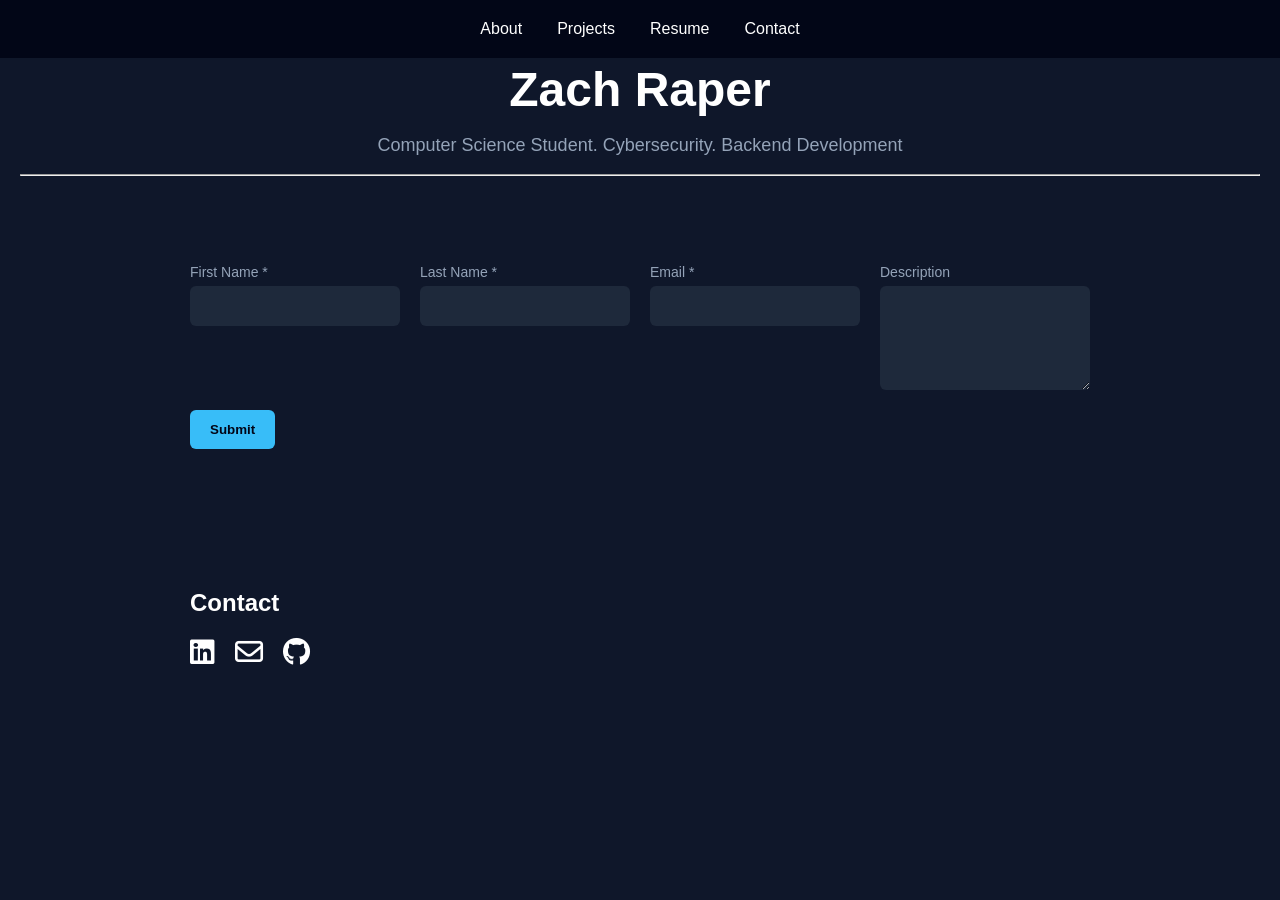
==== contact.html @ a9738402 "bug fix/add icons to contact page" ====
<!DOCTYPE html>
<html lang="en">

    <head>
        <meta charset="UTF-8">
        <meta name="viewport" content="width=device-width, initial-scale=1.0">
        <title>Contact Me</title>

        <link rel="stylesheet" href="style.css">
        <link rel="stylesheet" href="https://cdnjs.cloudflare.com/ajax/libs/font-awesome/6.5.1/css/all.min.css">
    </head>
    <body>

        <nav>
            <ul>
                <li><a href="#about">About</a></li>
                <li><a href="https://raperzac05-crypto.github.io/portfolio/projects.html">Projects</a></li>
                <li><a href="#experience">Resume</a></li>
                <li><a href="https://raperzac05-crypto.github.io/portfolio/contact.html">Contact</a></li>
            </ul>
        </nav>

        <header class="hero fade-in">
            <h1>Zach Raper</h1>
            <p>Computer Science Student. Cybersecurity. Backend Development</p>
            <hr>
        </header>
        
        <form action="https://formspree.io/f/meenjqej" method="POST">
            <section id="Contact" class="fade-in">
                <div class="form-row">
                    <div class="form-group">
                        <label>First Name *</label>
                        <input type="text" name="first_name" required>
                    </div>

                    <div class="form-group">
                        <label>Last Name *</label>
                        <input type="text" name="last_name" required>
                    </div>

                    <div class="form-group">
                        <label>Email *</label>
                        <input type="email" name="email" required>
                    </div>

                    <div class="form-group">
                        <label>Description</label>
                        <textarea name="description" rows="5" required></textarea>
                    </div>
                </div>
            <button type="submit">Submit</button>
        </section>
        </form>

        <section class="fade-in" id="contact">
        <h2>Contact</h2>

        <div class="contact-icons">
            <a href="https://www.linkedin.com/in/zachary-raper-7a3034391/" target="_blank">
                <i class="fa-brands fa-linkedin"></i>
            </a>

            <a href="mailto:raperzac05@gmail.com">
                <i class="fa-regular fa-envelope"></i>
            </a>

            <a href="https://github.com/raperzac05-crypto" target="_blank">
                <i class="fa-brands fa-github"></i>
            </a>
        </div>
    </section>
    <script src="script.js"></script>
    </body>
</html>
---- style.css ----
html {
    scroll-behavior: smooth;
}

body {
    font-family: Arial, sans-serif;
    margin: 0;
    background: #0f172a;
    color: white;
    padding-top: 10px;
}

nav {
    position: fixed;   
    top: 0;
    left: 0;
    width: 100%;
    background: #020617;
    text-align: center;
    padding: 20px 0;
    z-index: 1000;
}

nav h1 {
    margin: 0 0 15px 0;
    font-size: 36px;
}

nav ul {
    list-style: none;
    display: flex;
    justify-content: center;
    gap: 35px;
    margin: 0;
    padding: 0;
}

nav a {
    color: white;
    text-decoration: none;
}

nav a:hover {
    color: #38bdf8;
}

section {
    padding: 60px 20px;
    max-width: 900px;
    margin: auto;
}

.hero {
    text-align: center;
    padding: 20px 20px;
}

.hero h1 {
    font-size: 48px;
    margin-bottom: 10px;
}

.hero p {
    font-size: 18px;
    color: #94a3b8;
}

.fade-in {
    opacity: 0;
    transform: translateY(30px);
    transition: opacity 0.8s ease, transform 0.8s ease;
}

.fade-in.show {
    opacity: 1;
    transform: translateY(0);
}

.project-card {
    background: #1e293b;
    padding: 25px;
    margin-top: 20px;
    border-radius: 12px;
}

.project-card h3 {
    margin-top: 0;
}

.project-card a {
    color: #38bdf8;
    text-decoration: none;
    font-weight: bold;
}

.contact-form {
    max-width: 700px;
    margin: 30px auto;
}

.form-row {
    display: flex;
    gap: 20px;
}

.form-group {
    display: flex;
    flex-direction: column;
    width: 100%;
    margin-bottom: 20px;
}

.form-group label {
    margin-bottom: 6px;
    font-size: 14px;
    color: #94a3b8;
}

.form-group input,
.form-group textarea {
    background: #1e293b;
    border: none;
    padding: 12px;
    border-radius: 6px;
    color: white;
    font-size: 14px;
}

.form-group input:focus,
.form-group textarea:focus {
    outline: 2px solid #38bdf8;
}

button {
    background: #38bdf8;
    color: #020617;
    border: none;
    padding: 12px 20px;
    border-radius: 6px;
    font-weight: bold;
    cursor: pointer;
}

button:hover {
    background: #0ea5e9;
}

.contact-icons {
    display: flex;
    gap: 20px;
    margin-top: 15px;
}

.contact-icons a {
    color: #ffffff;
    font-size: 28px;
    text-decoration: none;
}

.contact-icons a:hover {
    color: #38bdf8
}
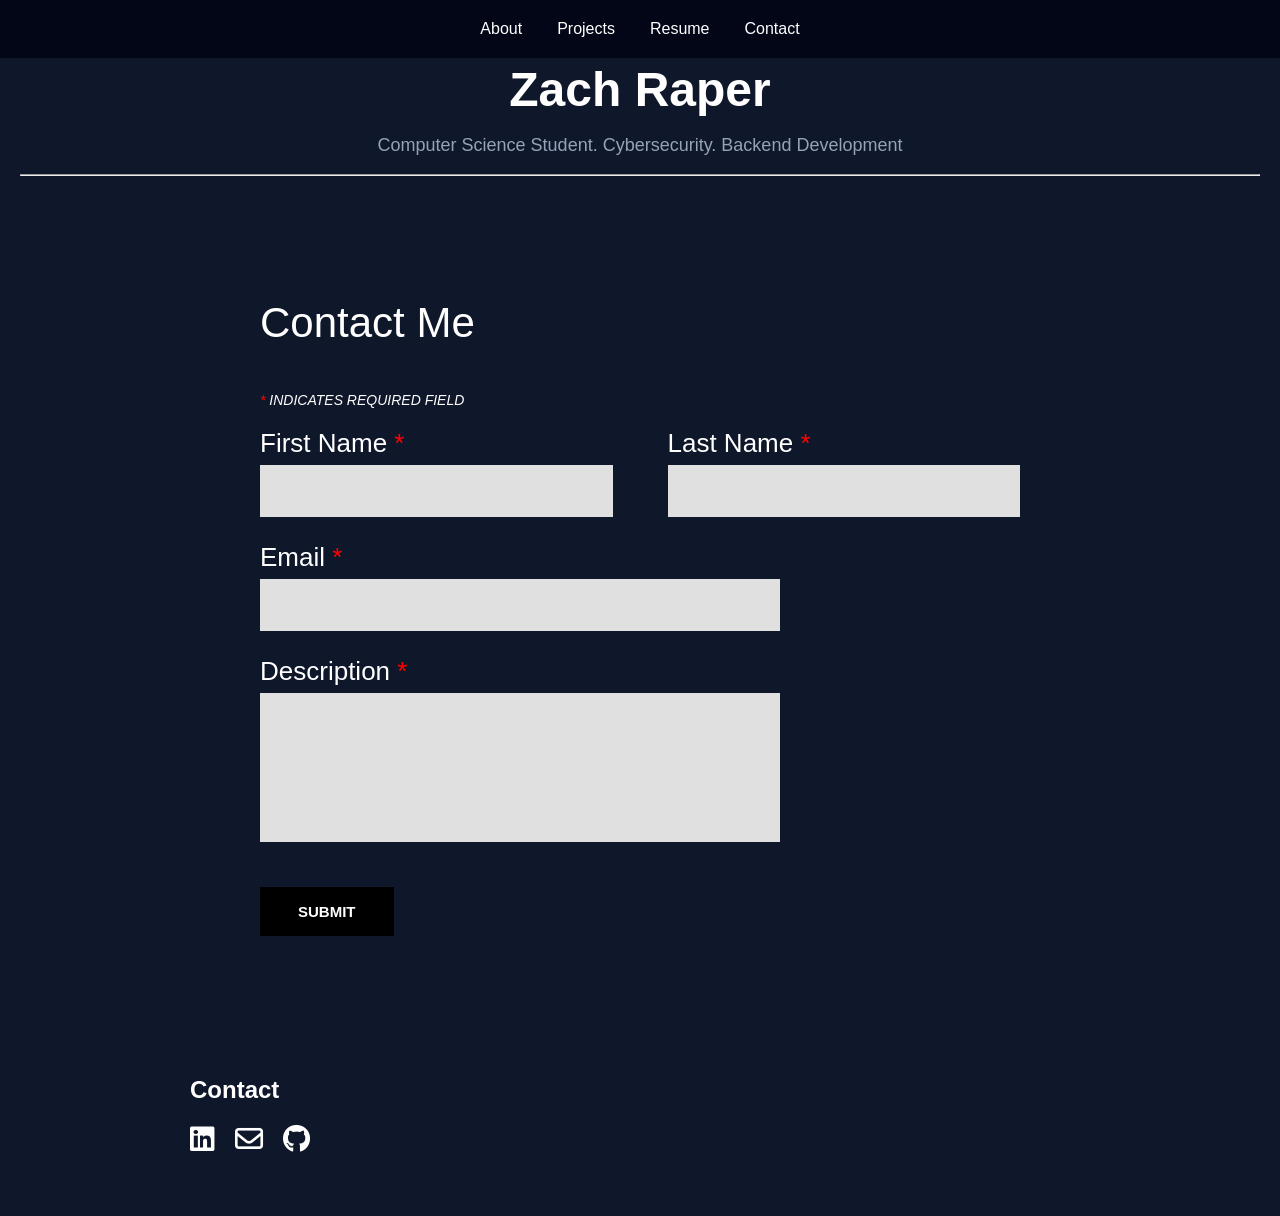
==== commit 633e6910: "update to contact page" ====
--- a/contact.html
+++ b/contact.html
@@ -26,30 +26,38 @@
             <hr>
         </header>
         
-        <form action="https://formspree.io/f/meenjqej" method="POST">
-            <section id="Contact" class="fade-in">
-                <div class="form-row">
-                    <div class="form-group">
-                        <label>First Name *</label>
-                        <input type="text" name="first_name" required>
-                    </div>
+    <section id="contact" class="fade-in contact-section">
+        <h2>Contact Me</h2>
 
-                    <div class="form-group">
-                        <label>Last Name *</label>
-                        <input type="text" name="last_name" required>
-                    </div>
+        <p class="required-note"><span>*</span> INDICATES REQUIRED FIELD</p>
 
-                    <div class="form-group">
-                        <label>Email *</label>
-                        <input type="email" name="email" required>
-                    </div>
+        <form class="contact-form" action="https://formspree.io/f/meenjqej" method="POST">
 
-                    <div class="form-group">
-                        <label>Description</label>
-                        <textarea name="description" rows="5" required></textarea>
-                    </div>
-                </div>
-            <button type="submit">Submit</button>
+        <div class="form-row">
+            <div class="form-group">
+                <label>First Name <span>*</span></label>
+                <input type="text" name="first_name" required>
+            </div>
+
+            <div class="form-group">
+                <label>Last Name <span>*</span></label>
+                <input type="text" name="last_name" required>
+            </div>
+        </div>
+
+        <div class="form-group full-width">
+            <label>Email <span>*</span></label>
+            <input type="email" name="email" required>
+        </div>
+
+        <div class="form-group full-width">
+            <label>Description <span>*</span></label>
+            <textarea name="description" required></textarea>
+        </div>
+
+        <button type="submit">SUBMIT</button>
+    </form>
+</section>
         </section>
         </form>
 
--- a/style.css
+++ b/style.css
@@ -93,56 +93,83 @@
     font-weight: bold;
 }
 
+.contact-section {
+    max-width: 760px;
+    margin: auto;
+}
+
+.contact-section h2 {
+    font-size: 42px;
+    font-weight: normal;
+    margin-bottom: 45px;
+}
+
+.required-note {
+    font-style: italic;
+    font-size: 14px;
+    margin-bottom: 20px;
+}
+
+.required-note span,
+.form-group span {
+    color: red;
+}
+
 .contact-form {
-    max-width: 700px;
-    margin: 30px auto;
+    width: 100%;
 }
 
 .form-row {
     display: flex;
-    gap: 20px;
+    gap: 55px;
 }
 
 .form-group {
     display: flex;
     flex-direction: column;
-    width: 100%;
-    margin-bottom: 20px;
+    margin-bottom: 25px;
+    flex: 1;
 }
 
 .form-group label {
+    font-size: 26px;
     margin-bottom: 6px;
-    font-size: 14px;
-    color: #94a3b8;
 }
 
 .form-group input,
 .form-group textarea {
-    background: #1e293b;
+    background: #e0e0e0;
     border: none;
     padding: 12px;
-    border-radius: 6px;
-    color: white;
-    font-size: 14px;
+    font-size: 18px;
 }
 
-.form-group input:focus,
-.form-group textarea:focus {
-    outline: 2px solid #38bdf8;
+.form-group input {
+    height: 28px;
 }
 
-button {
-    background: #38bdf8;
-    color: #020617;
+.form-group textarea {
+    height: 125px;
+    resize: none;
+}
+
+.full-width {
+    max-width: 520px;
+}
+
+.contact-form button {
+    margin-top: 20px;
+    background: black;
+    color: white;
     border: none;
-    padding: 12px 20px;
-    border-radius: 6px;
+    padding: 16px 38px;
     font-weight: bold;
+    font-size: 15px;
     cursor: pointer;
 }
 
-button:hover {
-    background: #0ea5e9;
+.contact-form button:hover {
+    background: #333;
 }
 
 .contact-icons {
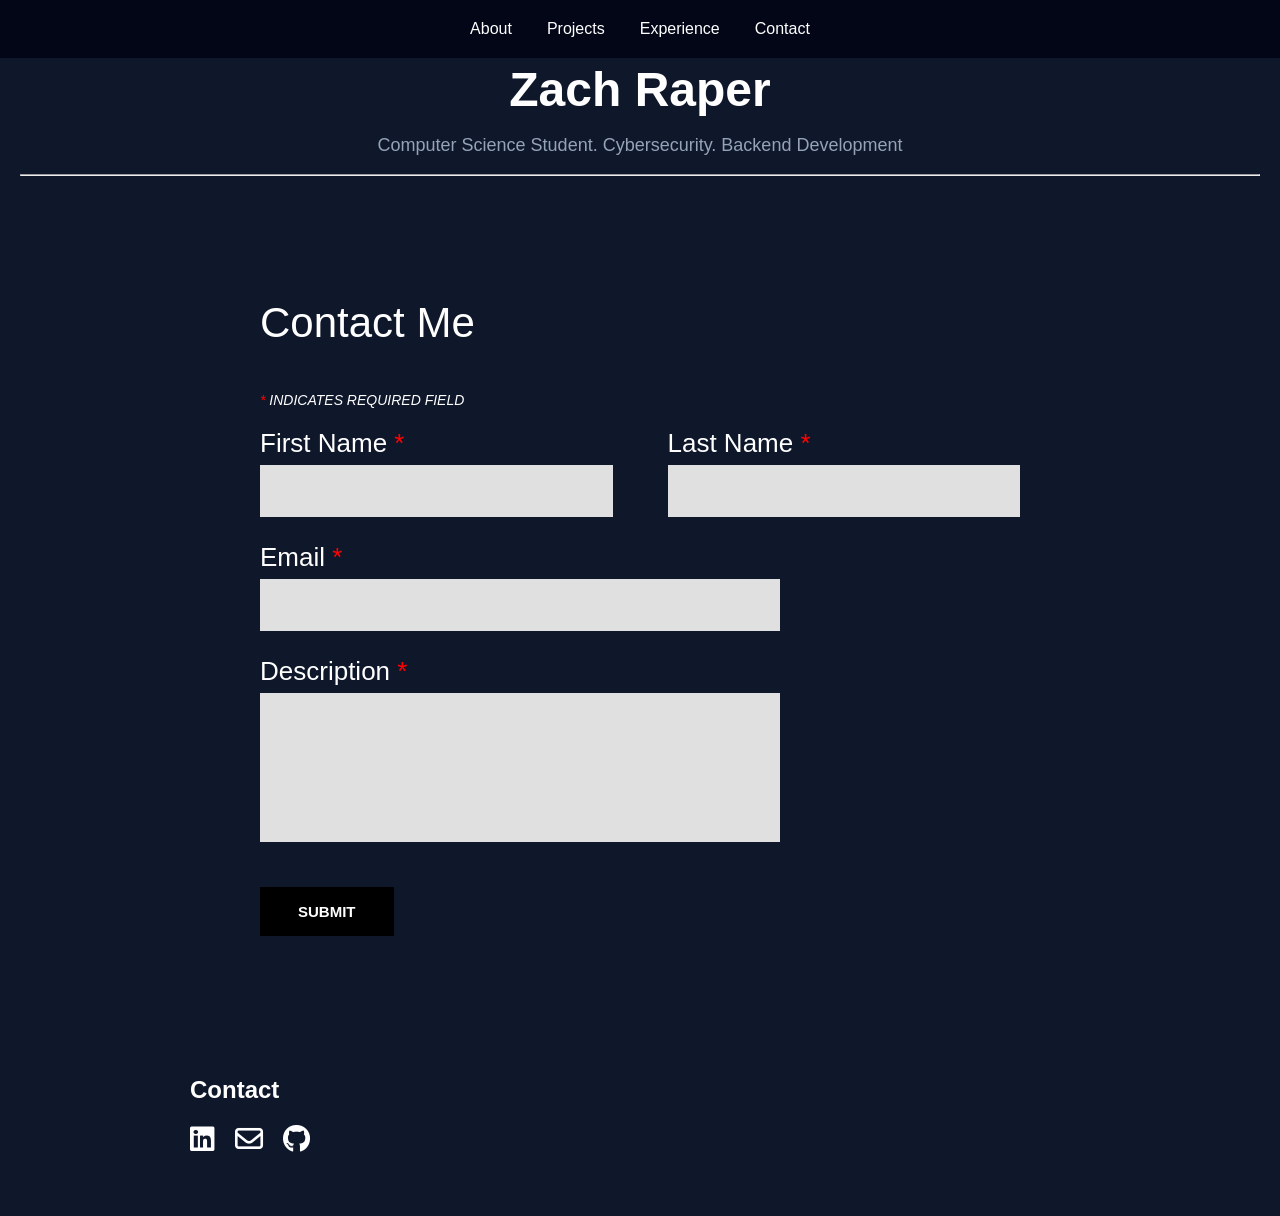
==== commit b5c341ea: "added about link" ====
--- a/contact.html
+++ b/contact.html
@@ -13,9 +13,9 @@
 
         <nav>
             <ul>
-                <li><a href="#about">About</a></li>
+                <li><a href="https://raperzac05-crypto.github.io/portfolio/">About</a></li>
                 <li><a href="https://raperzac05-crypto.github.io/portfolio/projects.html">Projects</a></li>
-                <li><a href="#experience">Resume</a></li>
+                <li><a href="#experience">Experience</a></li>
                 <li><a href="https://raperzac05-crypto.github.io/portfolio/contact.html">Contact</a></li>
             </ul>
         </nav>
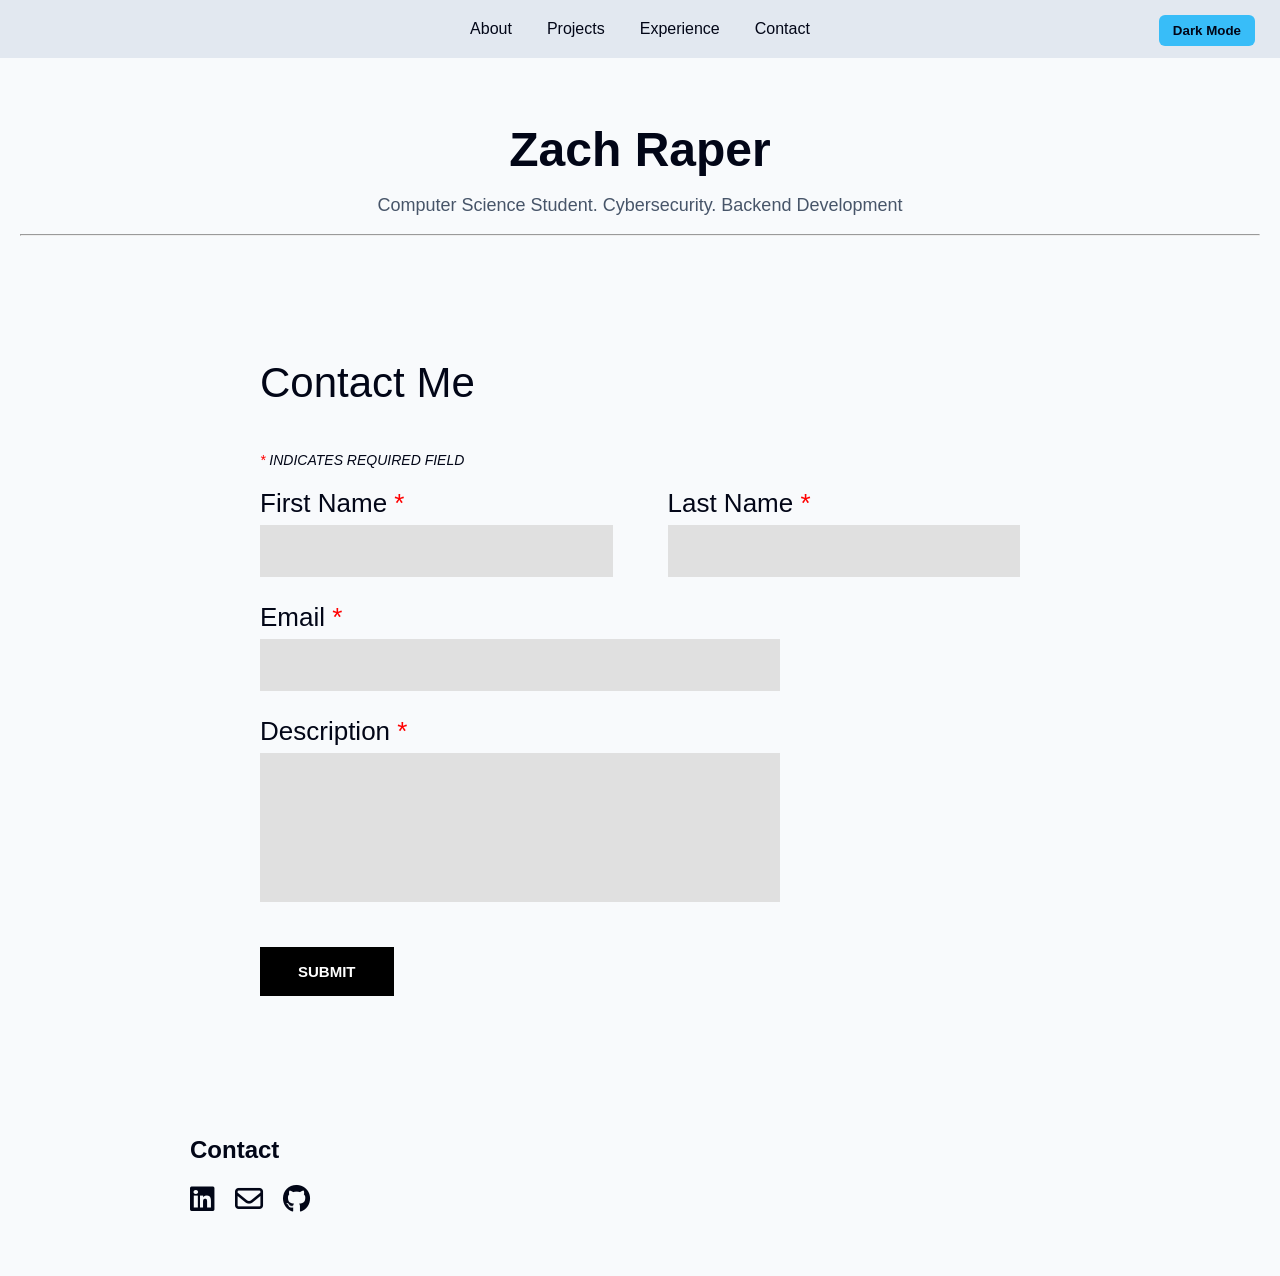
==== commit 9895edb7: "added lightmode toggle to all pages, as well as pulling from the browsers preference" ====
--- a/contact.html
+++ b/contact.html
@@ -15,9 +15,11 @@
             <ul>
                 <li><a href="https://raperzac05-crypto.github.io/portfolio/">About</a></li>
                 <li><a href="https://raperzac05-crypto.github.io/portfolio/projects.html">Projects</a></li>
-                <li><a href="#experience">Experience</a></li>
+                <li><a href="https://raperzac05-crypto.github.io/portfolio/experience.html">Experience</a></li>
                 <li><a href="https://raperzac05-crypto.github.io/portfolio/contact.html">Contact</a></li>
             </ul>
+
+            <button id="theme-toggle" class="theme-toggle">Light Mode</button>
         </nav>
 
         <header class="hero fade-in">
--- a/style.css
+++ b/style.css
@@ -1,3 +1,4 @@
+/* ===== GLOBAL ===== */
 html {
     scroll-behavior: smooth;
 }
@@ -5,13 +6,14 @@
 body {
     font-family: Arial, sans-serif;
     margin: 0;
+    padding-top: 70px;
     background: #0f172a;
     color: white;
-    padding-top: 10px;
-}
-
+}
+
+/* ===== NAVBAR ===== */
 nav {
-    position: fixed;   
+    position: fixed;
     top: 0;
     left: 0;
     width: 100%;
@@ -21,11 +23,6 @@
     z-index: 1000;
 }
 
-nav h1 {
-    margin: 0 0 15px 0;
-    font-size: 36px;
-}
-
 nav ul {
     list-style: none;
     display: flex;
@@ -44,15 +41,24 @@
     color: #38bdf8;
 }
 
-section {
-    padding: 60px 20px;
-    max-width: 900px;
-    margin: auto;
-}
-
+/* ===== THEME TOGGLE ===== */
+.theme-toggle {
+    position: absolute;
+    right: 25px;
+    top: 15px;
+    background: #38bdf8;
+    color: #020617;
+    border: none;
+    padding: 8px 14px;
+    border-radius: 6px;
+    font-weight: bold;
+    cursor: pointer;
+}
+
+/* ===== HERO ===== */
 .hero {
     text-align: center;
-    padding: 20px 20px;
+    padding: 20px;
 }
 
 .hero h1 {
@@ -65,6 +71,14 @@
     color: #94a3b8;
 }
 
+/* ===== SECTIONS ===== */
+section {
+    max-width: 900px;
+    margin: auto;
+    padding: 60px 20px;
+}
+
+/* ===== FADE ANIMATION ===== */
 .fade-in {
     opacity: 0;
     transform: translateY(30px);
@@ -76,15 +90,19 @@
     transform: translateY(0);
 }
 
-.project-card {
+/* ===== PROJECTS ===== */
+.project-card,
+.experience-card {
     background: #1e293b;
-    padding: 25px;
-    margin-top: 20px;
+    padding: 28px;
+    margin-top: 25px;
     border-radius: 12px;
 }
 
-.project-card h3 {
+.project-card h3,
+.experience-card h3 {
     margin-top: 0;
+    font-size: 24px;
 }
 
 .project-card a {
@@ -93,6 +111,60 @@
     font-weight: bold;
 }
 
+/* ===== EXPERIENCE ===== */
+.experience-header {
+    display: flex;
+    justify-content: space-between;
+    gap: 20px;
+    align-items: flex-start;
+}
+
+.role,
+.date {
+    color: #94a3b8;
+}
+
+.role {
+    margin: 6px 0;
+}
+
+.date {
+    white-space: nowrap;
+}
+
+.location {
+    margin-top: 5px;
+    color: #cbd5e1;
+}
+
+.experience-card ul {
+    margin-top: 18px;
+    padding-left: 22px;
+}
+
+.experience-card li {
+    margin-bottom: 10px;
+    line-height: 1.5;
+}
+
+/* ===== CONTACT ICONS ===== */
+.contact-icons {
+    display: flex;
+    gap: 20px;
+    margin-top: 15px;
+}
+
+.contact-icons a {
+    color: white;
+    font-size: 28px;
+    transition: color 0.3s ease;
+}
+
+.contact-icons a:hover {
+    color: #38bdf8;
+}
+
+/* ===== CONTACT FORM ===== */
 .contact-section {
     max-width: 760px;
     margin: auto;
@@ -127,8 +199,8 @@
 .form-group {
     display: flex;
     flex-direction: column;
+    flex: 1;
     margin-bottom: 25px;
-    flex: 1;
 }
 
 .form-group label {
@@ -163,8 +235,8 @@
     color: white;
     border: none;
     padding: 16px 38px;
+    font-size: 15px;
     font-weight: bold;
-    font-size: 15px;
     cursor: pointer;
 }
 
@@ -172,18 +244,36 @@
     background: #333;
 }
 
-.contact-icons {
-    display: flex;
-    gap: 20px;
-    margin-top: 15px;
-}
-
-.contact-icons a {
-    color: #ffffff;
-    font-size: 28px;
-    text-decoration: none;
-}
-
-.contact-icons a:hover {
-    color: #38bdf8
+/* ===== LIGHT MODE ===== */
+body.light-mode {
+    background: #f8fafc;
+    color: #020617;
+}
+
+body.light-mode nav {
+    background: #e2e8f0;
+}
+
+body.light-mode nav a,
+body.light-mode .contact-icons a {
+    color: #020617;
+}
+
+body.light-mode .project-card,
+body.light-mode .experience-card {
+    background: #e2e8f0;
+}
+
+body.light-mode .hero p,
+body.light-mode .role,
+body.light-mode .date {
+    color: #475569;
+}
+
+body.light-mode .location {
+    color: #334155;
+}
+
+body.light-mode .contact-icons a:hover {
+    color: #38bdf8;
 }
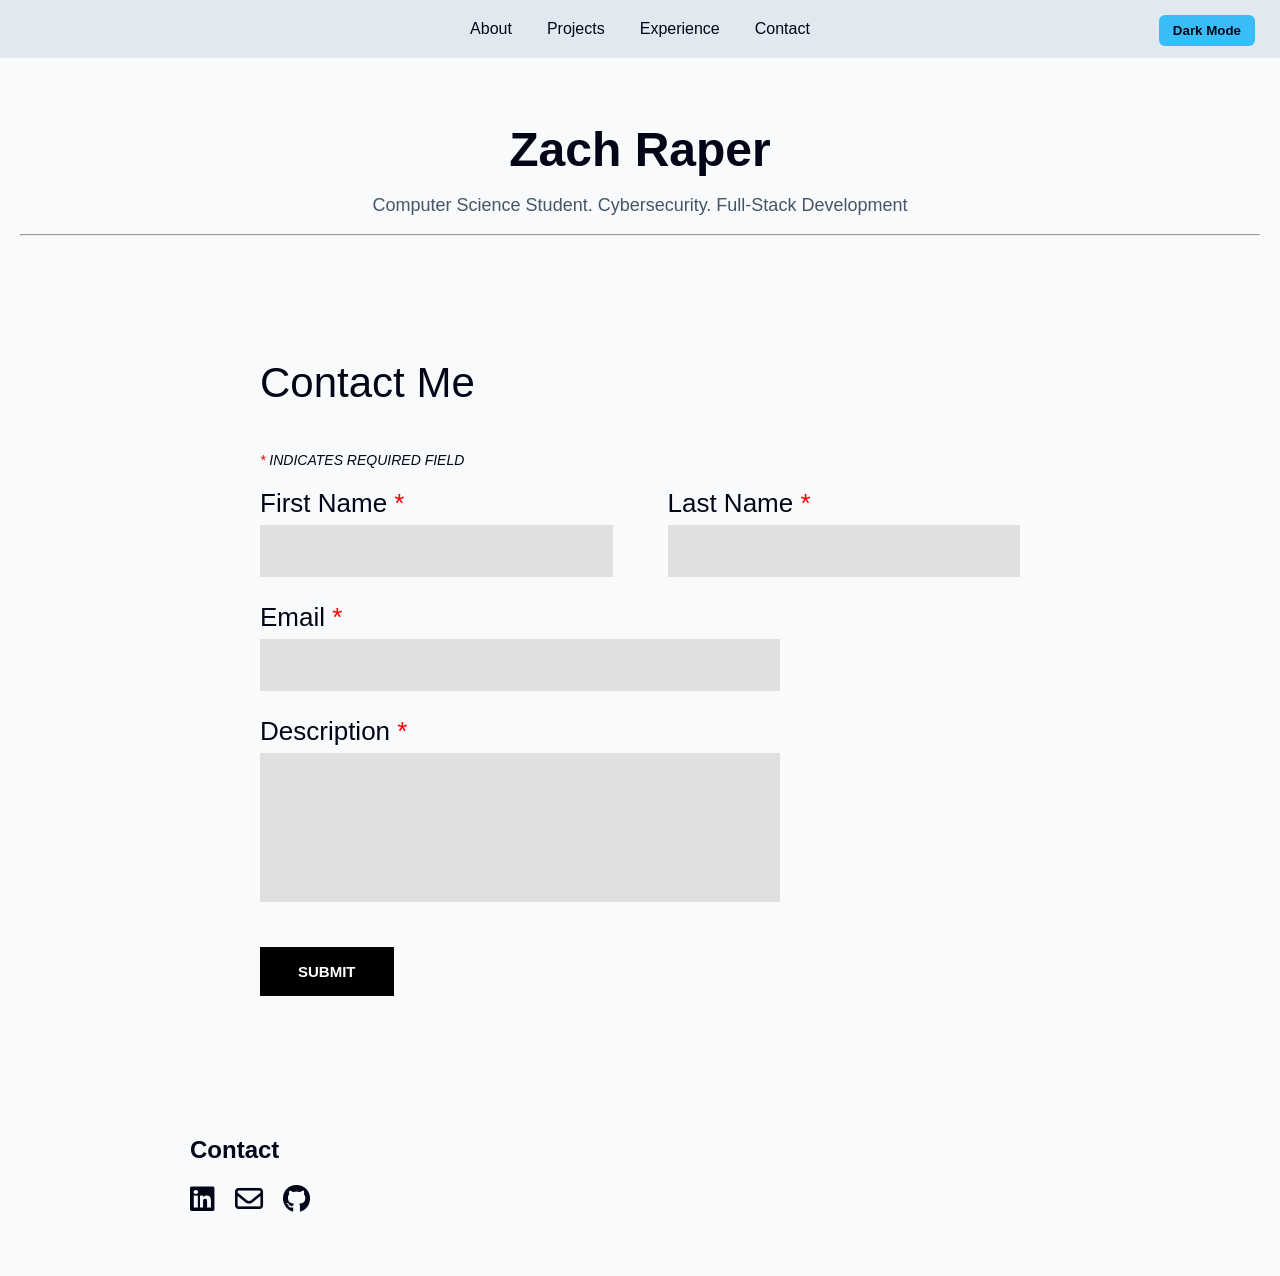
==== commit 020e4ee0: "added mobile formatting" ====
--- a/contact.html
+++ b/contact.html
@@ -24,7 +24,7 @@
 
         <header class="hero fade-in">
             <h1>Zach Raper</h1>
-            <p>Computer Science Student. Cybersecurity. Backend Development</p>
+            <p>Computer Science Student. Cybersecurity. Full-Stack Development</p>
             <hr>
         </header>
         
--- a/style.css
+++ b/style.css
@@ -39,6 +39,42 @@
 
 nav a:hover {
     color: #38bdf8;
+}
+
+/* ===== ABOUT ===== */
+
+.about-container {
+    display: flex;
+    align-items: center;
+    justify-content: space-between;
+    gap: 60px;
+}
+
+.about-text {
+    flex: 1;
+}
+
+.about-text h2 {
+    font-size: 48px;
+    margin-bottom: 25px;
+}
+
+.about-text p {
+    font-size: 18px;
+    line-height: 1.8;
+    margin-bottom: 30px;
+}
+
+.about-highlight {
+    font-size: 28px;
+    font-weight: bold;
+    line-height: 1.5;
+}
+
+.about-image img {
+    width: 350px;
+    border-radius: 12px;
+    object-fit: cover;
 }
 
 /* ===== THEME TOGGLE ===== */
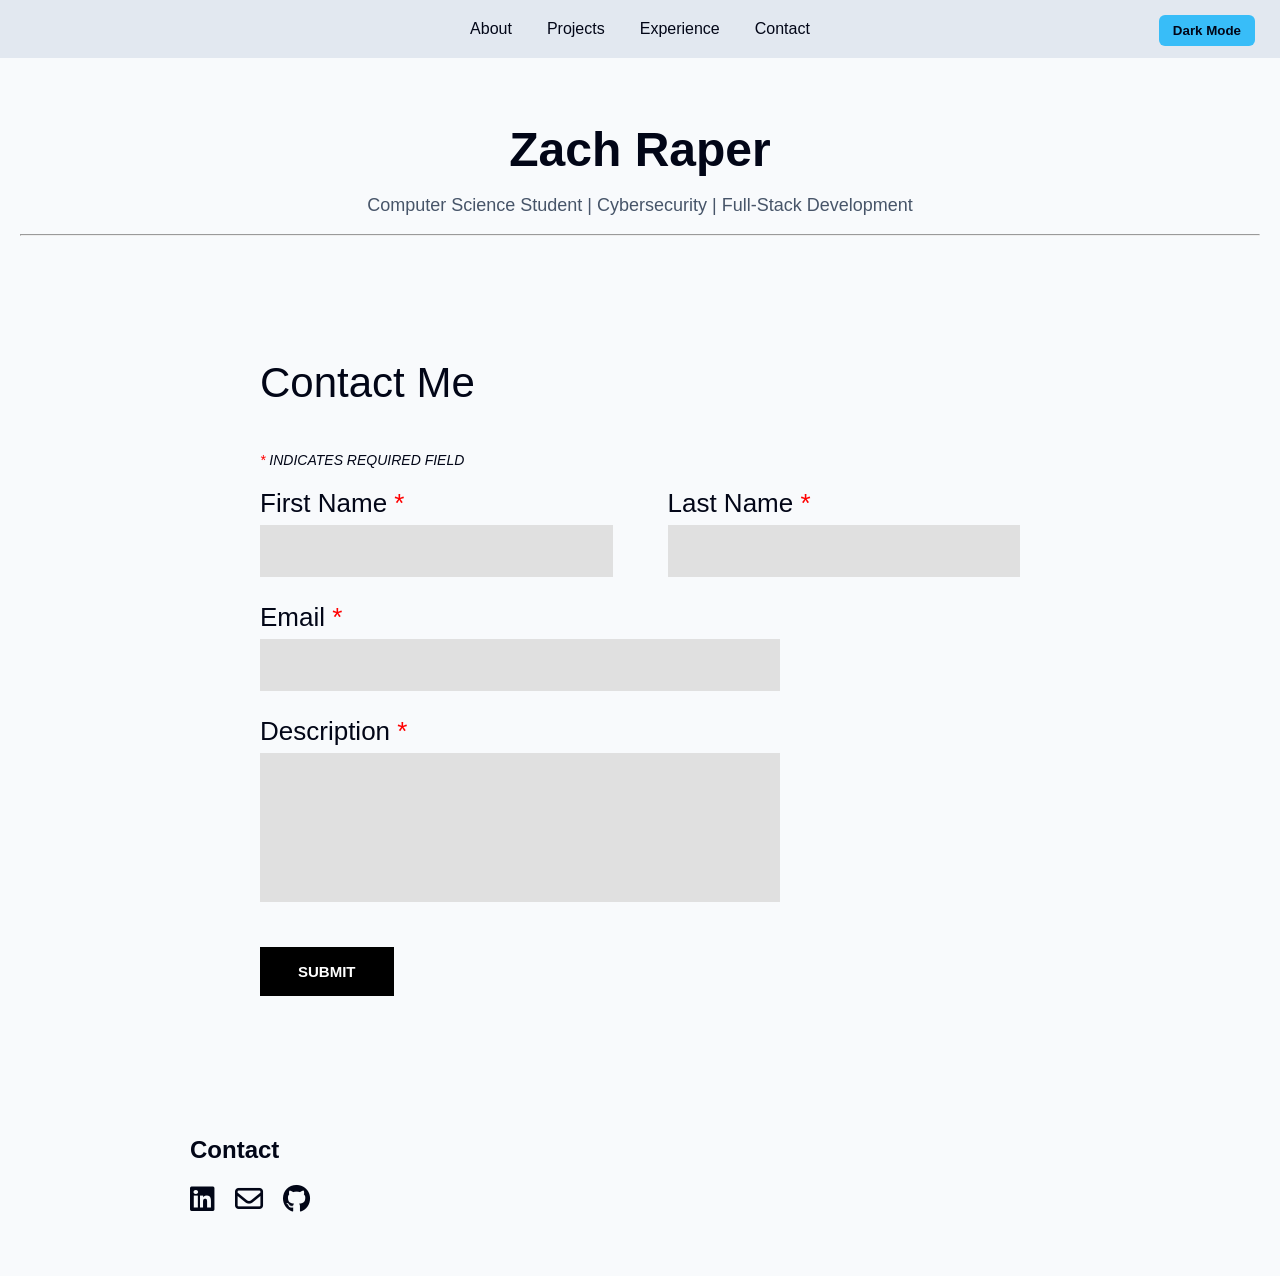
==== commit 1d2e9f33: "changed header formatting and added web developer to experience page" ====
--- a/contact.html
+++ b/contact.html
@@ -24,7 +24,7 @@
 
         <header class="hero fade-in">
             <h1>Zach Raper</h1>
-            <p>Computer Science Student. Cybersecurity. Full-Stack Development</p>
+            <p>Computer Science Student | Cybersecurity | Full-Stack Development</p>
             <hr>
         </header>
         
--- a/style.css
+++ b/style.css
@@ -312,4 +312,79 @@
 
 body.light-mode .contact-icons a:hover {
     color: #38bdf8;
+}
+
+/* ===== MOBILE RESPONSIVE ===== */
+@media (max-width: 768px) {
+    body {
+        padding-top: 90px;
+    }
+
+    nav ul {
+        flex-wrap: wrap;
+        gap: 18px;
+        font-size: 14px;
+    }
+
+    .theme-toggle {
+        position: static;
+        margin-top: 15px;
+    }
+
+    .hero h1 {
+        font-size: 36px;
+    }
+
+    .hero p {
+        font-size: 16px;
+    }
+
+    section {
+        padding: 40px 18px;
+    }
+
+    .about-container {
+        flex-direction: column;
+        text-align: center;
+        gap: 30px;
+    }
+
+    .about-text h2 {
+        font-size: 36px;
+    }
+
+    .about-text p {
+        font-size: 16px;
+        line-height: 1.6;
+    }
+
+    .about-highlight {
+        font-size: 20px;
+    }
+
+    .about-image img {
+        width: 260px;
+        max-width: 100%;
+    }
+
+    .experience-header {
+        flex-direction: column;
+    }
+
+    .date {
+        white-space: normal;
+    }
+
+    .form-row {
+        flex-direction: column;
+        gap: 0;
+    }
+
+    .full-width {
+        max-width: 100%;
+    }
+
+    .form-group label {
+        font-size: 22px;
+    }
 }
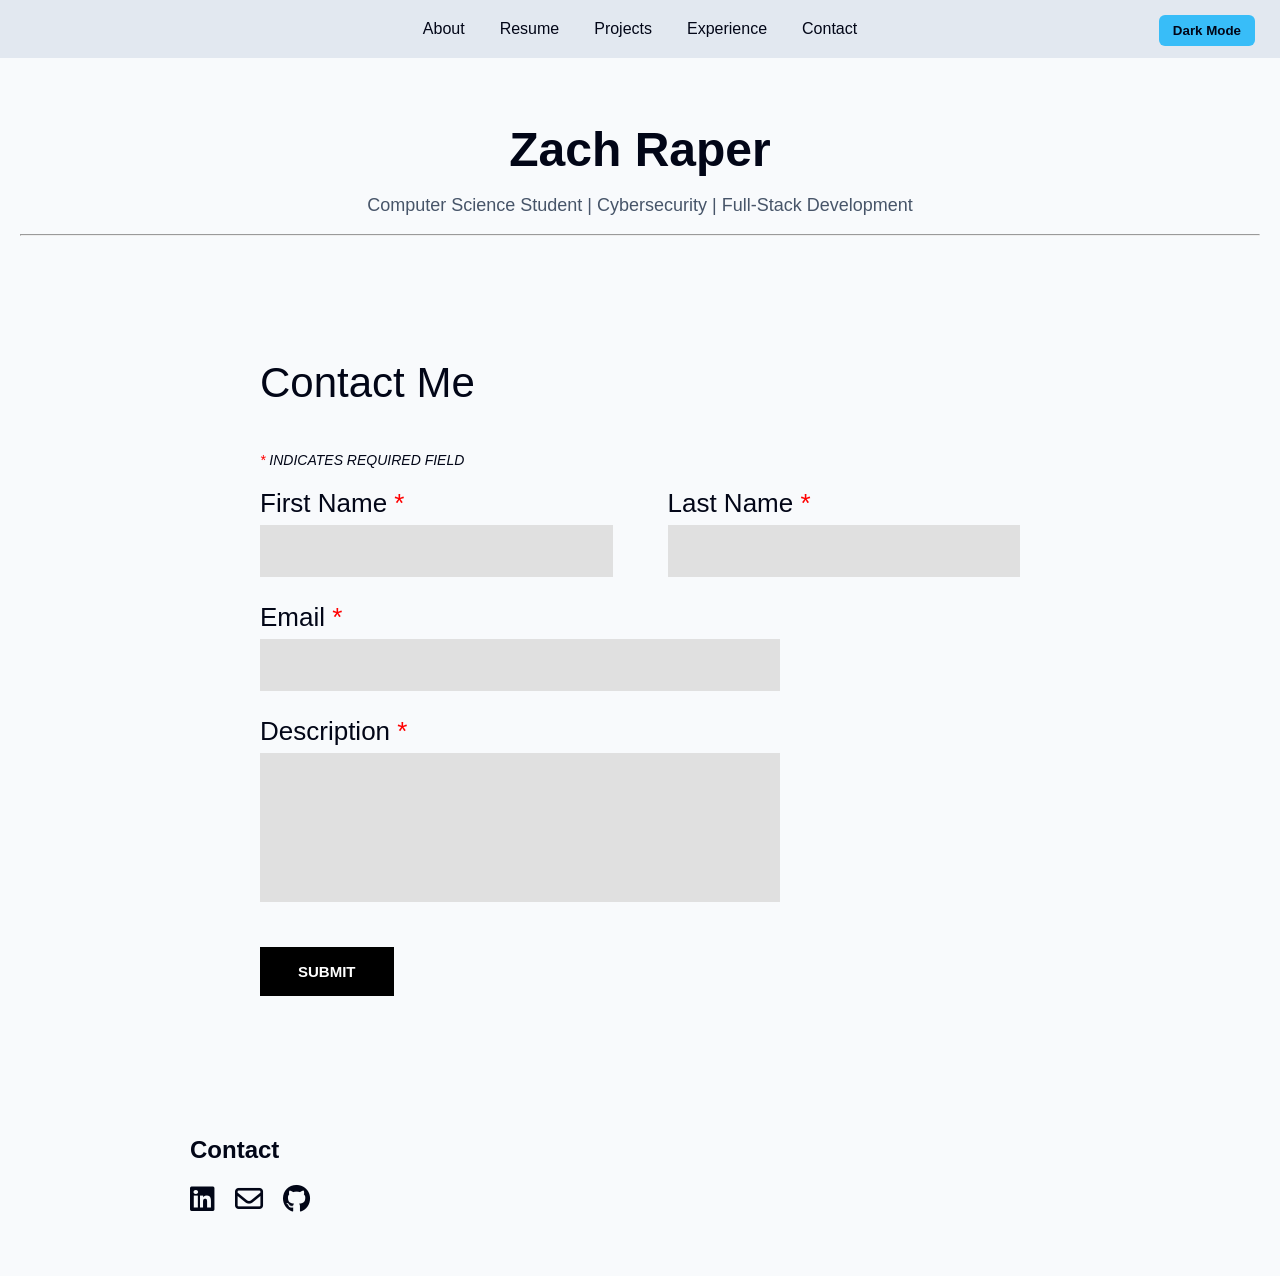
==== commit 1d0467af: "added resume.html to nav bar on all pages" ====
--- a/contact.html
+++ b/contact.html
@@ -14,6 +14,7 @@
         <nav>
             <ul>
                 <li><a href="https://raperzac05-crypto.github.io/portfolio/">About</a></li>
+                <li><a href="https://raperzac05-crypto.github.io/portfolio/resume.html">Resume</a></li>
                 <li><a href="https://raperzac05-crypto.github.io/portfolio/projects.html">Projects</a></li>
                 <li><a href="https://raperzac05-crypto.github.io/portfolio/experience.html">Experience</a></li>
                 <li><a href="https://raperzac05-crypto.github.io/portfolio/contact.html">Contact</a></li>
--- a/style.css
+++ b/style.css
@@ -387,4 +387,148 @@
     .form-group label {
         font-size: 22px;
     }
+}
+
+/* ===== RESUME ===== */
+.resume-page {
+    max-width: 900px;
+    margin: auto;
+    padding: 40px 20px 80px;
+}
+
+.resume-header {
+    text-align: center;
+    margin-bottom: 32px;
+}
+
+.resume-header h1 {
+    font-size: 42px;
+    margin-bottom: 6px;
+}
+
+.resume-header .contact-line {
+    font-size: 15px;
+    color: #aaaaaa;
+    margin-bottom: 0;
+}
+
+.resume-header .contact-line a {
+    color: #38bdf8;
+    text-decoration: none;
+}
+
+.btn-download {
+    display: inline-block;
+    background: #38bdf8;
+    color: #020617;
+    font-weight: bold;
+    font-size: 14px;
+    padding: 8px 20px;
+    border-radius: 6px;
+    text-decoration: none;
+}
+
+.btn-download:hover {
+    background: #1aafd0;
+}
+
+.resume-divider {
+    border: none;
+    border-top: 1px solid #333333;
+    margin-bottom: 40px;
+}
+
+.resume-section {
+    background: #111111;
+    border-radius: 10px;
+    padding: 24px 28px;
+    margin-bottom: 16px;
+}
+
+body.light-mode .resume-section {
+    background: #e2e8f0;
+}
+
+.section-label {
+    font-size: 18px;
+    font-weight: bold;
+    letter-spacing: 0.12em;
+    text-transform: uppercase;
+    color: #38bdf8;
+    margin-bottom: 12px;
+}
+
+.exp-entry {
+    padding-bottom: 20px;
+    margin-bottom: 20px;
+    border-bottom: 1px solid #222222;
+}
+
+.exp-entry:last-child {
+    border-bottom: none;
+    margin-bottom: 0;
+    padding-bottom: 0;
+}
+
+.exp-header {
+    display: flex;
+    justify-content: space-between;
+    align-items: flex-start;
+    flex-wrap: wrap;
+    gap: 4px;
+    margin-bottom: 6px;
+}
+
+.exp-title {
+    font-weight: bold;
+    font-size: 16px;
+}
+
+.exp-date {
+    font-size: 13px;
+    color: #aaaaaa;
+    white-space: nowrap;
+}
+
+.exp-bullets {
+    list-style: none;
+    padding: 0;
+    margin-top: 8px;
+}
+
+.exp-bullets li {
+    position: relative;
+    padding-left: 16px;
+    font-size: 14px;
+    color: #cccccc;
+    margin-bottom: 6px;
+}
+
+body.light-mode .exp-bullets li {
+    color: #334155;
+}
+
+.exp-bullets li::before {
+    content: '-';
+    position: absolute;
+    left: 0;
+    color: #38bdf8;
+}
+
+.stat {
+    font-weight: bold;
+    color: rgb(255, 255, 255);
+}
+
+.exp-title-group {
+    display: flex;
+    align-items: center;
+    gap: 10px;
+}
+
+.company-logo {
+    width: 48px;
+    height: 48px;
+    object-fit: contain;
+    border-radius: 4px;
 }
